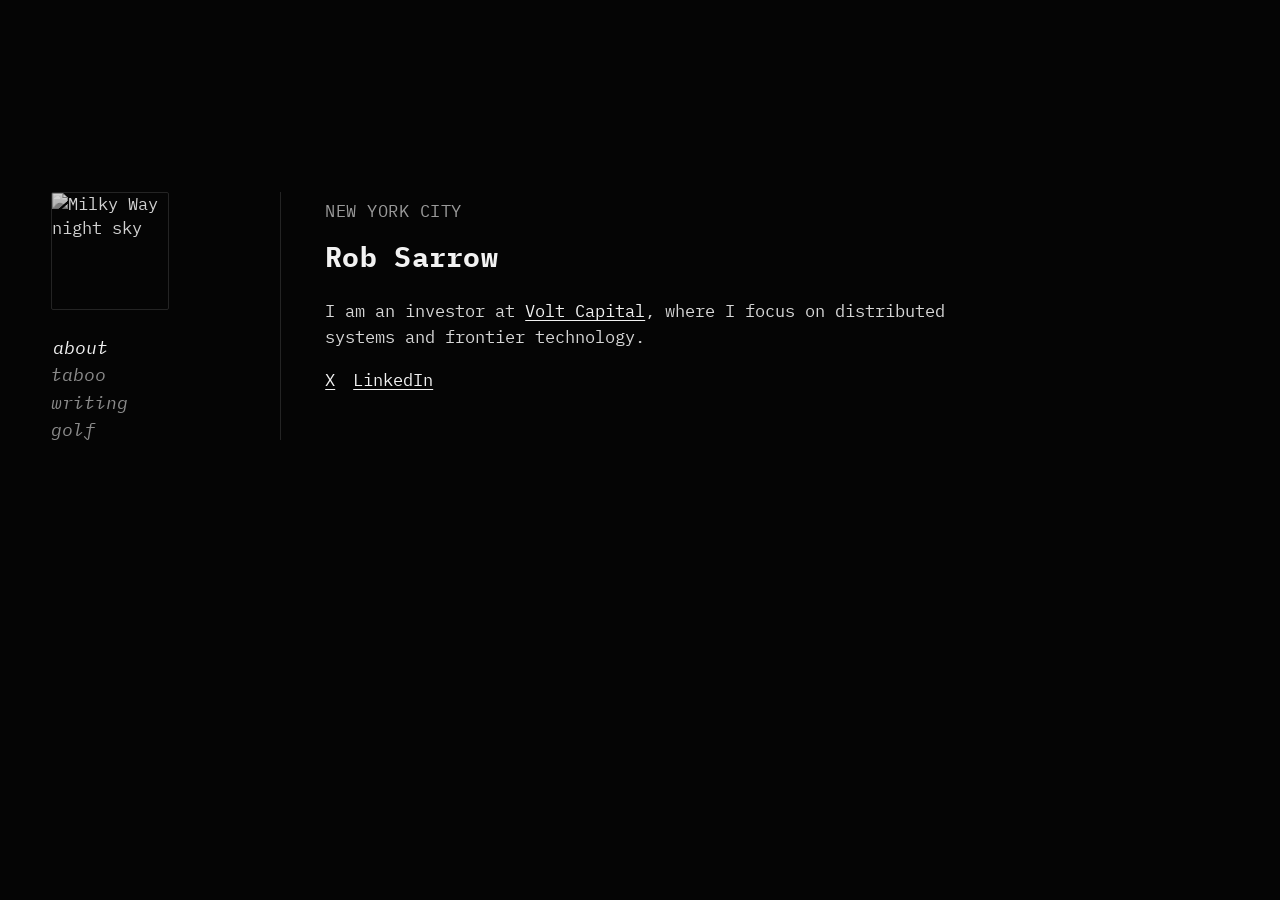
==== index.html @ c811eb2f "Rename courses menu and heading to golf" ====
<!doctype html>
<html lang="en">
  <head>
    <meta charset="UTF-8" />
    <meta name="viewport" content="width=device-width, initial-scale=1.0" />
    <title>Rob Sarrow</title>
    <meta
      name="description"
      content="Rob Sarrow is an investor at Volt Capital focused on distributed systems and frontier technology."
    />
    <link rel="icon" type="image/svg+xml" href="favicon.svg?v=2" />
    <link rel="preconnect" href="https://fonts.googleapis.com" />
    <link rel="preconnect" href="https://fonts.gstatic.com" crossorigin />
    <link
      href="https://fonts.googleapis.com/css2?family=IBM+Plex+Mono:wght@400;500;700&display=swap"
      rel="stylesheet"
    />
    <link rel="stylesheet" href="styles.css?v=22" />
  </head>
  <body>
    <div class="layout">
      <aside class="sidebar">
        <figure class="portrait">
          <img
            src="https://images.unsplash.com/photo-1462331940025-496dfbfc7564?auto=format&fit=crop&w=640&q=80"
            alt="Milky Way night sky"
            loading="eager"
          />
        </figure>
        <nav class="toc" aria-label="Site navigation">
          <a href="index.html" class="toc-link active"><span class="nav-full">about</span><span class="nav-short">about</span></a>
          <a href="beyond-taboo.html" class="toc-link"><span class="nav-full">taboo</span><span class="nav-short">taboo</span></a>
          <a href="writing.html" class="toc-link"><span class="nav-full">writing</span><span class="nav-short">writing</span></a>
          <a href="courses.html" class="toc-link"><span class="nav-full">golf</span><span class="nav-short">golf</span></a>
        </nav>
      </aside>

      <main class="content">
        <section class="bio section section-last">
          <p class="label">New York City</p>
          <h1>Rob Sarrow</h1>
          <p>
            I am an investor at <a href="https://volt.capital/">Volt Capital</a>, where
            I focus on distributed systems and frontier technology.
          </p>
          <div class="row-links about-contact">
            <a href="https://x.com/rsarrow">X</a>
            <a href="https://www.linkedin.com/in/robertsarrow">LinkedIn</a>
          </div>
        </section>
      </main>
    </div>
  </body>
</html>
---- styles.css ----
:root {
  --bg: #050505;
  --text: #f2f2f2;
  --muted: #9a9a9a;
  --line: #242424;
  --section-title-size: clamp(1.2rem, calc(0.95vw + 8px), 1.45rem);
  --section-body-size: clamp(1.06rem, calc(0.72vw + 7px), 1.22rem);
}

* {
  box-sizing: border-box;
}

html {
  font-size: 16.5px;
}

body {
  margin: 0;
  background: var(--bg);
  color: var(--text);
  font-family: "IBM Plex Mono", monospace;
  line-height: 1.45;
}

.layout {
  width: min(1180px, 92vw);
  margin: 0 auto;
  min-height: 100svh;
  display: grid;
  grid-template-columns: 230px minmax(0, 1fr);
  column-gap: 44px;
  padding: 192px 0 96px;
  align-content: start;
  align-items: start;
}

.sidebar {
  position: sticky;
  top: 52px;
  align-self: start;
  border-right: 1px solid var(--line);
  padding-right: 26px;
}

.portrait {
  width: 118px;
  height: 118px;
  border-radius: 2px;
  margin: 0 0 28px;
  overflow: hidden;
  border: 1px solid var(--line);
}

.portrait img {
  width: 100%;
  height: 100%;
  object-fit: cover;
  object-position: center center;
  display: block;
  filter: grayscale(100%) contrast(112%) brightness(82%);
}

.toc {
  display: grid;
  gap: 8px;
}

.toc-link {
  color: var(--muted);
  text-decoration: none;
  text-transform: lowercase;
  font-style: italic;
  font-size: 1.12rem;
  line-height: 1.05;
  opacity: 0.9;
  transition: color 160ms ease, transform 160ms ease, opacity 160ms ease;
}

.nav-full {
  display: inline;
}

.nav-short {
  display: none;
}

.toc-link:hover,
.toc-link.active {
  color: var(--text);
  opacity: 1;
  transform: translateX(2px);
}

.content {
  max-width: 920px;
}

.bio {
  padding: 4px 0 24px;
  margin-bottom: 24px;
}

.section {
  padding: 6px 0 42px;
  border-bottom: 1px solid var(--line);
  margin-bottom: 24px;
}

.section:last-child,
.section-last {
  border-bottom: none;
  margin-bottom: 0;
  padding-bottom: 0;
}

.label {
  margin: 0 0 14px;
  color: var(--muted);
  letter-spacing: 0.03em;
  text-transform: uppercase;
  font-size: var(--section-body-size);
}

h1,
h2 {
  margin: 0 0 20px;
  font-weight: 700;
}

h1 {
  font-size: clamp(1.58rem, 2.2vw, 2.2rem);
  letter-spacing: 0.01em;
}

h2 {
  font-size: var(--section-title-size);
}

p,
.links a,
.course-name,
.course-meta,
.text-link,
.row-links a {
  font-size: var(--section-body-size);
}

p {
  margin: 0 0 18px;
  color: #d7d7d7;
  max-width: 68ch;
}

.about-contact {
  margin-top: 8px;
}

a {
  color: var(--text);
  text-decoration: underline;
  text-decoration-thickness: 1px;
  text-underline-offset: 3px;
}

a:hover {
  color: #fff;
}

.links {
  margin: 0;
  padding: 0;
  list-style: none;
  display: grid;
  gap: 12px;
}

.writing-note {
  display: block;
  margin-top: 4px;
  font-size: 0.88rem;
  font-style: italic;
  color: var(--muted);
}

.courses {
  margin: 0;
  padding: 0;
  list-style: none;
}

.course-intro {
  margin: -6px 0 16px;
  color: var(--muted);
  max-width: 70ch;
}

.courses li {
  display: grid;
  grid-template-columns: 26px minmax(0, 1fr) auto;
  align-items: center;
  column-gap: 14px;
  padding: 12px 0;
  border-bottom: 1px solid var(--line);
}

.courses.no-flags li {
  grid-template-columns: 26px minmax(0, 1fr);
}

.courses li:last-child {
  border-bottom: none;
}

.course-rank {
  color: var(--muted);
  font-size: 0.9rem;
  letter-spacing: 0.06em;
  font-style: italic;
}

.course-rank::after {
  content: ".";
}

.course-details {
  min-width: 0;
}

.course-name {
  display: block;
  color: #ececec;
}

.course-meta {
  margin: 4px 0 0;
  color: var(--muted);
}

.course-flags {
  display: inline-flex;
  gap: 3px;
  font-size: 0.88rem;
  line-height: 1;
  justify-self: end;
}

.flag {
  color: #0f0f0f;
  -webkit-text-stroke: 0.45px #2b2b2b;
}

.flag.active {
  color: #c9ad67;
  -webkit-text-stroke: 0;
}

.row-links {
  display: flex;
  flex-direction: row;
  flex-wrap: wrap;
  align-items: center;
  gap: 18px;
}

@media (max-width: 980px) {
  .layout {
    grid-template-columns: 1fr;
    row-gap: 12px;
    min-height: auto;
    padding: 20px 0 24px;
    align-items: start;
  }

  .sidebar {
    position: static;
    display: flex;
    flex-direction: column;
    align-items: flex-start;
    justify-content: flex-start;
    gap: 8px;
    background: var(--bg);
    border-right: none;
    border-bottom: none;
    padding-right: 0;
    padding-bottom: 8px;
    width: 100%;
    max-width: none;
    margin: 0;
  }

  .portrait {
    width: 94px;
    height: 94px;
    margin-bottom: 2px;
    flex-shrink: 0;
  }

  .toc {
    display: flex;
    flex-direction: column;
    row-gap: 6px;
    justify-content: flex-start;
    padding-top: 0;
  }

  .toc-link {
    text-transform: lowercase;
    font-size: 1rem;
    line-height: 1.08;
    padding: 2px 0;
    min-height: 0;
    display: inline-block;
  }

  .nav-full {
    display: none;
  }

  .nav-short {
    display: inline;
  }

  .bio {
    text-align: left;
  }

  .bio p {
    margin-left: 0;
    margin-right: 0;
  }

  .about-contact {
    justify-content: flex-start;
  }

  .section {
    padding-bottom: 34px;
  }
}

@media (max-width: 700px) {
  .courses li {
    grid-template-columns: 24px minmax(0, 1fr);
    row-gap: 4px;
    align-items: start;
  }

  .course-flags {
    grid-column: 2;
    justify-self: start;
    margin-top: 2px;
  }

  .row-links {
    gap: 14px;
  }
}
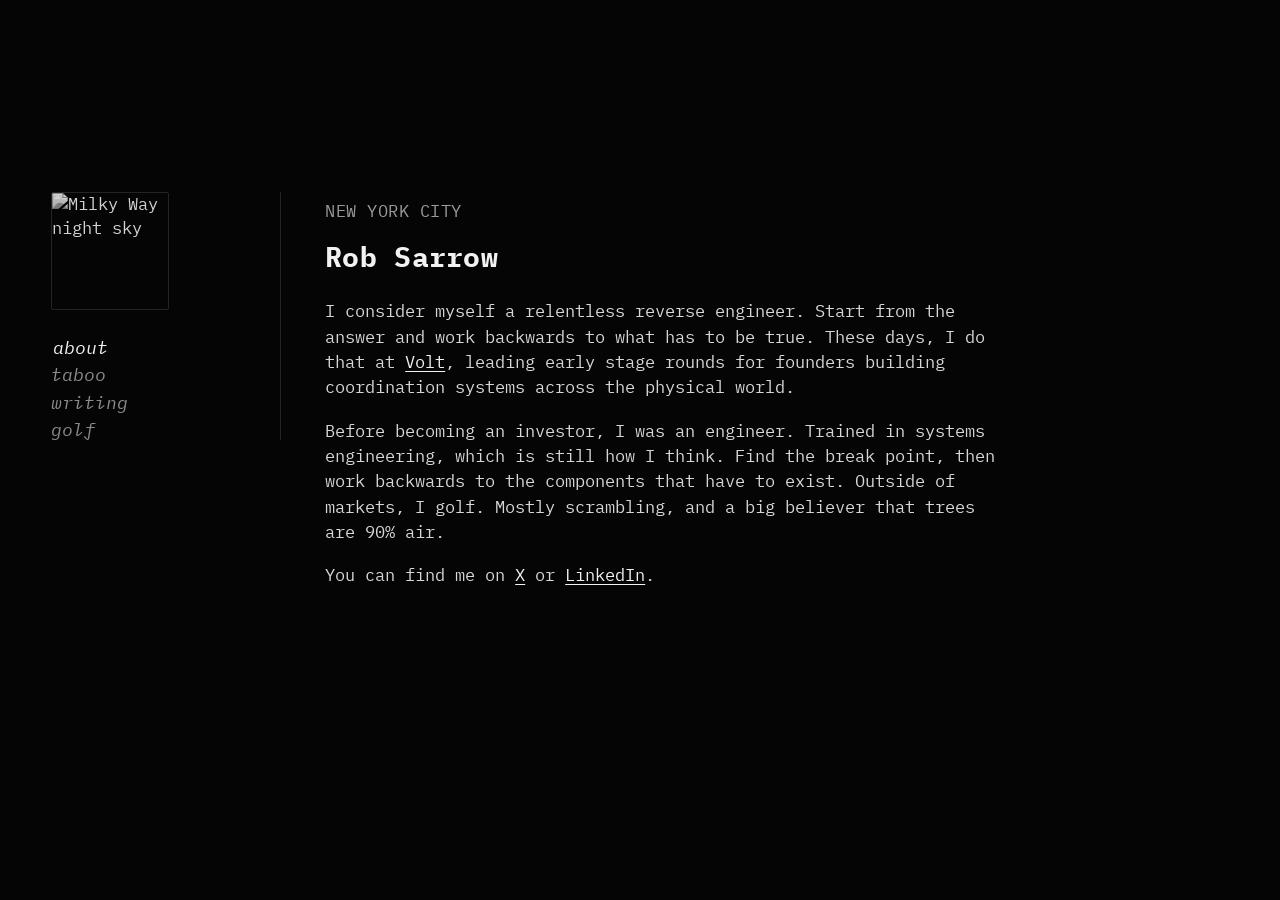
==== commit 9b982ffc: "Update about page bio" ====
--- a/index.html
+++ b/index.html
@@ -6,7 +6,7 @@
     <title>Rob Sarrow</title>
     <meta
       name="description"
-      content="Rob Sarrow is an investor at Volt Capital focused on distributed systems and frontier technology."
+      content="Rob Sarrow is an investor at Volt, leading early stage rounds for founders building coordination systems across the physical world."
     />
     <link rel="icon" type="image/svg+xml" href="favicon.svg?v=2" />
     <link rel="preconnect" href="https://fonts.googleapis.com" />
@@ -40,13 +40,21 @@
           <p class="label">New York City</p>
           <h1>Rob Sarrow</h1>
           <p>
-            I am an investor at <a href="https://volt.capital/">Volt Capital</a>, where
-            I focus on distributed systems and frontier technology.
+            I consider myself a relentless reverse engineer. Start from the answer and
+            work backwards to what has to be true. These days, I do that at
+            <a href="https://volt.capital/">Volt</a>, leading early stage rounds for
+            founders building coordination systems across the physical world.
           </p>
-          <div class="row-links about-contact">
-            <a href="https://x.com/rsarrow">X</a>
-            <a href="https://www.linkedin.com/in/robertsarrow">LinkedIn</a>
-          </div>
+          <p>
+            Before becoming an investor, I was an engineer. Trained in systems
+            engineering, which is still how I think. Find the break point, then work
+            backwards to the components that have to exist. Outside of markets, I golf.
+            Mostly scrambling, and a big believer that trees are 90% air.
+          </p>
+          <p>
+            You can find me on <a href="https://x.com/rsarrow">X</a> or
+            <a href="https://www.linkedin.com/in/robertsarrow">LinkedIn</a>.
+          </p>
         </section>
       </main>
     </div>
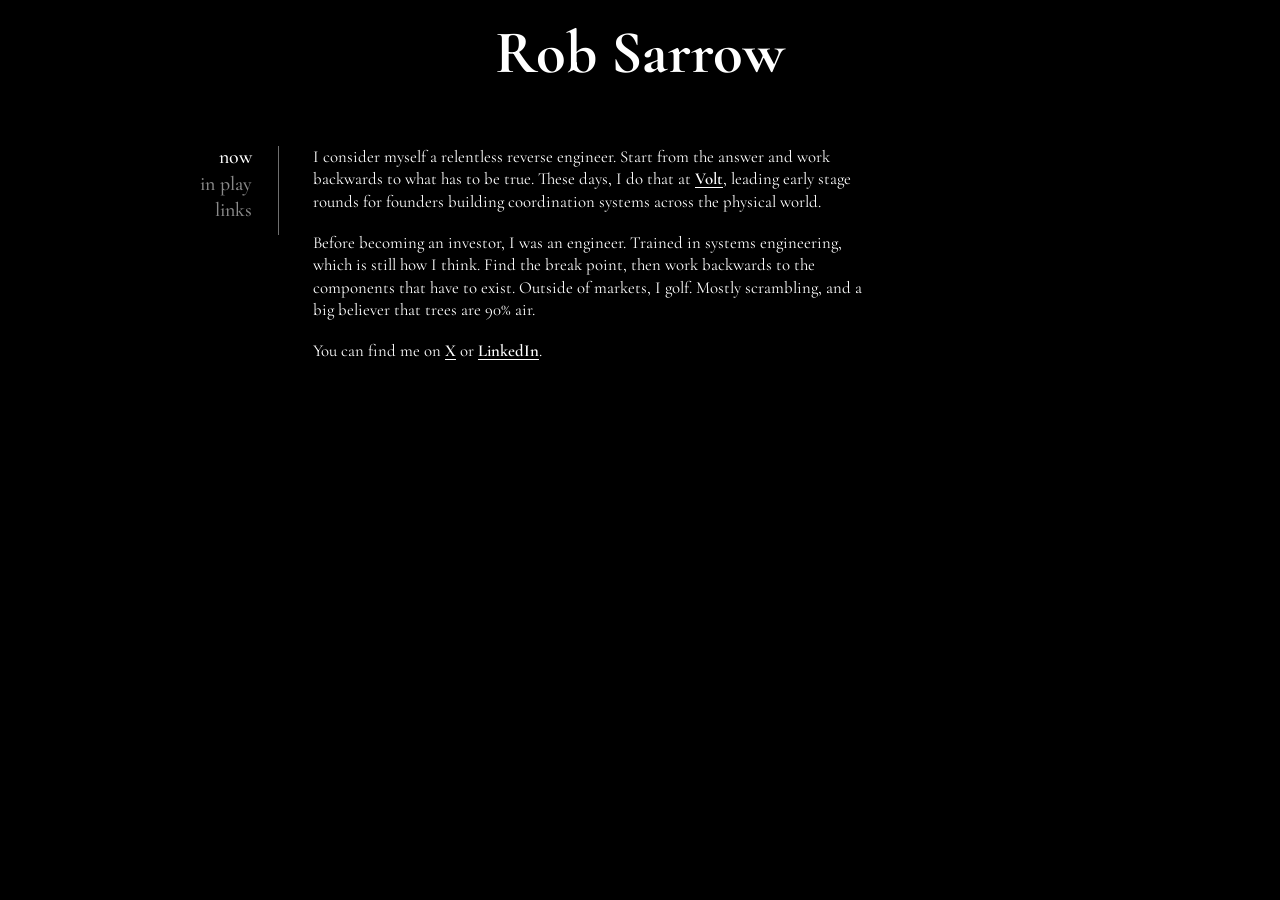
==== commit a7a9a866: "Update site structure and styling" ====
--- a/index.html
+++ b/index.html
@@ -12,33 +12,26 @@
     <link rel="preconnect" href="https://fonts.googleapis.com" />
     <link rel="preconnect" href="https://fonts.gstatic.com" crossorigin />
     <link
-      href="https://fonts.googleapis.com/css2?family=IBM+Plex+Mono:wght@400;500;700&display=swap"
+      href="https://fonts.googleapis.com/css2?family=Cormorant+Garamond:wght@400;500;600;700&display=swap"
       rel="stylesheet"
     />
-    <link rel="stylesheet" href="styles.css?v=22" />
+    <link rel="stylesheet" href="styles.css?v=27" />
   </head>
   <body>
+    <header class="site-header">
+      <a href="index.html">Rob Sarrow</a>
+    </header>
     <div class="layout">
       <aside class="sidebar">
-        <figure class="portrait">
-          <img
-            src="https://images.unsplash.com/photo-1462331940025-496dfbfc7564?auto=format&fit=crop&w=640&q=80"
-            alt="Milky Way night sky"
-            loading="eager"
-          />
-        </figure>
         <nav class="toc" aria-label="Site navigation">
-          <a href="index.html" class="toc-link active"><span class="nav-full">about</span><span class="nav-short">about</span></a>
-          <a href="beyond-taboo.html" class="toc-link"><span class="nav-full">taboo</span><span class="nav-short">taboo</span></a>
-          <a href="writing.html" class="toc-link"><span class="nav-full">writing</span><span class="nav-short">writing</span></a>
-          <a href="courses.html" class="toc-link"><span class="nav-full">golf</span><span class="nav-short">golf</span></a>
+          <a href="index.html" class="toc-link active"><span class="nav-full">now</span><span class="nav-short">now</span></a>
+          <a href="in-play.html" class="toc-link"><span class="nav-full">in play</span><span class="nav-short">in play</span></a>
+          <a href="courses.html" class="toc-link"><span class="nav-full">links</span><span class="nav-short">links</span></a>
         </nav>
       </aside>
 
       <main class="content">
         <section class="bio section section-last">
-          <p class="label">New York City</p>
-          <h1>Rob Sarrow</h1>
           <p>
             I consider myself a relentless reverse engineer. Start from the answer and
             work backwards to what has to be true. These days, I do that at
--- a/styles.css
+++ b/styles.css
@@ -1,10 +1,10 @@
 :root {
-  --bg: #050505;
-  --text: #f2f2f2;
-  --muted: #9a9a9a;
-  --line: #242424;
-  --section-title-size: clamp(1.2rem, calc(0.95vw + 8px), 1.45rem);
-  --section-body-size: clamp(1.06rem, calc(0.72vw + 7px), 1.22rem);
+  --bg: #000;
+  --text: #fff;
+  --muted: #8a8a8a;
+  --line: #6f6f6f;
+  --body-size: clamp(1.05rem, 1.28vw, 1.32rem);
+  --nav-size: clamp(1.18rem, 1.55vw, 1.55rem);
 }
 
 * {
@@ -12,69 +12,73 @@
 }
 
 html {
-  font-size: 16.5px;
+  font-size: 16px;
 }
 
 body {
   margin: 0;
+  min-height: 100svh;
   background: var(--bg);
   color: var(--text);
-  font-family: "IBM Plex Mono", monospace;
-  line-height: 1.45;
+  font-family: "Cormorant Garamond", Georgia, serif;
+  line-height: 1.34;
+  text-rendering: optimizeLegibility;
+}
+
+.site-header {
+  width: min(1280px, 92vw);
+  margin: 0 auto;
+  padding: 24px 0 64px;
+  text-align: center;
+}
+
+.site-header a {
+  color: var(--text);
+  font-size: clamp(2.65rem, 4.75vw, 4rem);
+  font-weight: 700;
+  line-height: 0.95;
+  text-decoration: none;
 }
 
 .layout {
-  width: min(1180px, 92vw);
+  width: min(1240px, 88vw);
   margin: 0 auto;
-  min-height: 100svh;
-  display: grid;
-  grid-template-columns: 230px minmax(0, 1fr);
-  column-gap: 44px;
-  padding: 192px 0 96px;
-  align-content: start;
+  display: grid;
+  grid-template-columns: 132px minmax(0, 820px);
+  justify-content: center;
+  column-gap: 34px;
+  padding-bottom: 96px;
   align-items: start;
 }
 
 .sidebar {
   position: sticky;
-  top: 52px;
+  top: 38px;
   align-self: start;
   border-right: 1px solid var(--line);
-  padding-right: 26px;
-}
-
-.portrait {
-  width: 118px;
-  height: 118px;
-  border-radius: 2px;
-  margin: 0 0 28px;
-  overflow: hidden;
-  border: 1px solid var(--line);
-}
-
-.portrait img {
-  width: 100%;
-  height: 100%;
-  object-fit: cover;
-  object-position: center center;
-  display: block;
-  filter: grayscale(100%) contrast(112%) brightness(82%);
+  padding: 2px 26px 14px 0;
 }
 
 .toc {
   display: grid;
-  gap: 8px;
+  gap: 7px;
+  justify-items: end;
 }
 
 .toc-link {
   color: var(--muted);
+  display: block;
+  font-size: var(--nav-size);
+  font-weight: 500;
+  line-height: 1;
+  text-align: right;
   text-decoration: none;
-  text-transform: lowercase;
-  font-style: italic;
-  font-size: 1.12rem;
-  line-height: 1.05;
-  opacity: 0.9;
-  transition: color 160ms ease, transform 160ms ease, opacity 160ms ease;
+  transition: color 160ms ease;
+}
+
+.toc-link:hover,
+.toc-link.active {
+  color: var(--text);
 }
 
 .nav-full {
@@ -85,86 +89,38 @@
   display: none;
 }
 
-.toc-link:hover,
-.toc-link.active {
-  color: var(--text);
-  opacity: 1;
-  transform: translateX(2px);
-}
-
 .content {
-  max-width: 920px;
-}
-
+  max-width: 820px;
+}
+
+.section,
 .bio {
-  padding: 4px 0 24px;
-  margin-bottom: 24px;
-}
-
-.section {
-  padding: 6px 0 42px;
-  border-bottom: 1px solid var(--line);
-  margin-bottom: 24px;
-}
-
-.section:last-child,
-.section-last {
-  border-bottom: none;
-  margin-bottom: 0;
-  padding-bottom: 0;
-}
-
-.label {
-  margin: 0 0 14px;
-  color: var(--muted);
-  letter-spacing: 0.03em;
-  text-transform: uppercase;
-  font-size: var(--section-body-size);
-}
-
-h1,
-h2 {
-  margin: 0 0 20px;
-  font-weight: 700;
-}
-
-h1 {
-  font-size: clamp(1.58rem, 2.2vw, 2.2rem);
-  letter-spacing: 0.01em;
-}
-
-h2 {
-  font-size: var(--section-title-size);
+  margin: 0;
+  padding: 0;
 }
 
 p,
 .links a,
 .course-name,
-.course-meta,
-.text-link,
-.row-links a {
-  font-size: var(--section-body-size);
+.text-link {
+  font-size: var(--body-size);
 }
 
 p {
-  margin: 0 0 18px;
-  color: #d7d7d7;
-  max-width: 68ch;
-}
-
-.about-contact {
-  margin-top: 8px;
+  margin: 0 0 1.15rem;
+  max-width: 70ch;
 }
 
 a {
   color: var(--text);
+  font-weight: 600;
   text-decoration: underline;
   text-decoration-thickness: 1px;
   text-underline-offset: 3px;
 }
 
 a:hover {
-  color: #fff;
+  color: var(--muted);
 }
 
 .links {
@@ -172,51 +128,34 @@
   padding: 0;
   list-style: none;
   display: grid;
-  gap: 12px;
-}
-
-.writing-note {
-  display: block;
-  margin-top: 4px;
-  font-size: 0.88rem;
-  font-style: italic;
-  color: var(--muted);
+  gap: 0.75rem;
+}
+
+.course-intro {
+  margin: 0 0 1rem;
+  color: var(--text);
 }
 
 .courses {
   margin: 0;
   padding: 0;
   list-style: none;
-}
-
-.course-intro {
-  margin: -6px 0 16px;
-  color: var(--muted);
-  max-width: 70ch;
+  display: grid;
+  gap: 0.26rem;
 }
 
 .courses li {
   display: grid;
-  grid-template-columns: 26px minmax(0, 1fr) auto;
-  align-items: center;
-  column-gap: 14px;
-  padding: 12px 0;
-  border-bottom: 1px solid var(--line);
-}
-
-.courses.no-flags li {
-  grid-template-columns: 26px minmax(0, 1fr);
-}
-
-.courses li:last-child {
-  border-bottom: none;
+  grid-template-columns: 2rem minmax(0, 1fr);
+  align-items: baseline;
+  column-gap: 0.7rem;
 }
 
 .course-rank {
   color: var(--muted);
-  font-size: 0.9rem;
-  letter-spacing: 0.06em;
-  font-style: italic;
+  font-size: 0.88rem;
+  font-variant-numeric: tabular-nums;
+  line-height: 1;
 }
 
 .course-rank::after {
@@ -228,131 +167,49 @@
 }
 
 .course-name {
-  display: block;
-  color: #ececec;
-}
-
-.course-meta {
-  margin: 4px 0 0;
-  color: var(--muted);
-}
-
-.course-flags {
-  display: inline-flex;
-  gap: 3px;
-  font-size: 0.88rem;
-  line-height: 1;
-  justify-self: end;
-}
-
-.flag {
-  color: #0f0f0f;
-  -webkit-text-stroke: 0.45px #2b2b2b;
-}
-
-.flag.active {
-  color: #c9ad67;
-  -webkit-text-stroke: 0;
-}
-
-.row-links {
-  display: flex;
-  flex-direction: row;
-  flex-wrap: wrap;
-  align-items: center;
-  gap: 18px;
-}
-
-@media (max-width: 980px) {
+  color: var(--text);
+}
+
+@media (max-width: 860px) {
+  .site-header {
+    padding: 22px 0 34px;
+  }
+
   .layout {
+    width: min(680px, 88vw);
     grid-template-columns: 1fr;
-    row-gap: 12px;
-    min-height: auto;
-    padding: 20px 0 24px;
-    align-items: start;
+    row-gap: 22px;
+    justify-content: start;
+    padding-bottom: 64px;
   }
 
   .sidebar {
     position: static;
-    display: flex;
-    flex-direction: column;
-    align-items: flex-start;
-    justify-content: flex-start;
-    gap: 8px;
-    background: var(--bg);
     border-right: none;
-    border-bottom: none;
-    padding-right: 0;
-    padding-bottom: 8px;
-    width: 100%;
-    max-width: none;
-    margin: 0;
-  }
-
-  .portrait {
-    width: 94px;
-    height: 94px;
-    margin-bottom: 2px;
-    flex-shrink: 0;
+    padding: 0;
   }
 
   .toc {
     display: flex;
-    flex-direction: column;
-    row-gap: 6px;
-    justify-content: flex-start;
-    padding-top: 0;
+    flex-wrap: wrap;
+    gap: 0.55rem 0.95rem;
+    justify-items: start;
   }
 
   .toc-link {
-    text-transform: lowercase;
-    font-size: 1rem;
-    line-height: 1.08;
-    padding: 2px 0;
-    min-height: 0;
-    display: inline-block;
-  }
-
-  .nav-full {
-    display: none;
-  }
-
-  .nav-short {
-    display: inline;
-  }
-
-  .bio {
+    font-size: clamp(1.08rem, 5vw, 1.35rem);
     text-align: left;
   }
 
-  .bio p {
-    margin-left: 0;
-    margin-right: 0;
-  }
-
-  .about-contact {
-    justify-content: flex-start;
-  }
-
-  .section {
-    padding-bottom: 34px;
-  }
-}
-
-@media (max-width: 700px) {
-  .courses li {
-    grid-template-columns: 24px minmax(0, 1fr);
-    row-gap: 4px;
-    align-items: start;
-  }
-
-  .course-flags {
-    grid-column: 2;
-    justify-self: start;
-    margin-top: 2px;
-  }
-
-  .row-links {
-    gap: 14px;
-  }
-}
+  p {
+    max-width: 100%;
+  }
+}
+
+@media (max-width: 520px) {
+  p,
+  .course-name,
+  .text-link {
+    font-size: 1.05rem;
+  }
+}
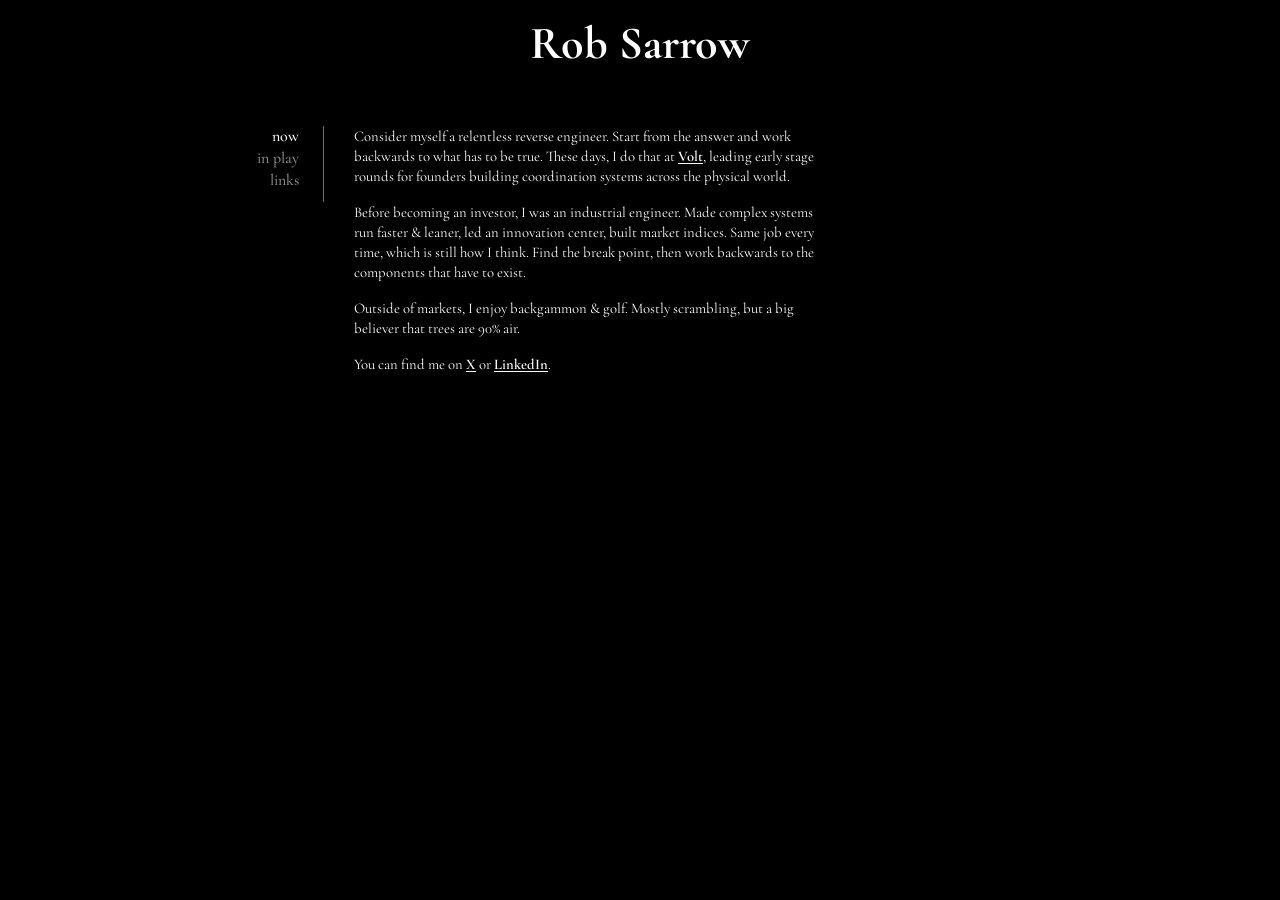
==== commit ca549226: "Refine typography and now copy" ====
--- a/index.html
+++ b/index.html
@@ -6,7 +6,7 @@
     <title>Rob Sarrow</title>
     <meta
       name="description"
-      content="Rob Sarrow is an investor at Volt, leading early stage rounds for founders building coordination systems across the physical world."
+      content="Rob Sarrow is an investor at Volt and a relentless reverse engineer of coordination systems."
     />
     <link rel="icon" type="image/svg+xml" href="favicon.svg?v=2" />
     <link rel="preconnect" href="https://fonts.googleapis.com" />
@@ -15,7 +15,7 @@
       href="https://fonts.googleapis.com/css2?family=Cormorant+Garamond:wght@400;500;600;700&display=swap"
       rel="stylesheet"
     />
-    <link rel="stylesheet" href="styles.css?v=27" />
+    <link rel="stylesheet" href="styles.css?v=28" />
   </head>
   <body>
     <header class="site-header">
@@ -33,16 +33,20 @@
       <main class="content">
         <section class="bio section section-last">
           <p>
-            I consider myself a relentless reverse engineer. Start from the answer and
+            Consider myself a relentless reverse engineer. Start from the answer and
             work backwards to what has to be true. These days, I do that at
             <a href="https://volt.capital/">Volt</a>, leading early stage rounds for
             founders building coordination systems across the physical world.
           </p>
           <p>
-            Before becoming an investor, I was an engineer. Trained in systems
-            engineering, which is still how I think. Find the break point, then work
-            backwards to the components that have to exist. Outside of markets, I golf.
-            Mostly scrambling, and a big believer that trees are 90% air.
+            Before becoming an investor, I was an industrial engineer. Made complex
+            systems run faster &amp; leaner, led an innovation center, built market
+            indices. Same job every time, which is still how I think. Find the break
+            point, then work backwards to the components that have to exist.
+          </p>
+          <p>
+            Outside of markets, I enjoy backgammon &amp; golf. Mostly scrambling, but a
+            big believer that trees are 90% air.
           </p>
           <p>
             You can find me on <a href="https://x.com/rsarrow">X</a> or
--- a/styles.css
+++ b/styles.css
@@ -3,8 +3,8 @@
   --text: #fff;
   --muted: #8a8a8a;
   --line: #6f6f6f;
-  --body-size: clamp(1.05rem, 1.28vw, 1.32rem);
-  --nav-size: clamp(1.18rem, 1.55vw, 1.55rem);
+  --body-size: clamp(0.92rem, 1.02vw, 1.06rem);
+  --nav-size: clamp(1rem, 1.22vw, 1.22rem);
 }
 
 * {
@@ -21,32 +21,32 @@
   background: var(--bg);
   color: var(--text);
   font-family: "Cormorant Garamond", Georgia, serif;
-  line-height: 1.34;
+  line-height: 1.36;
   text-rendering: optimizeLegibility;
 }
 
 .site-header {
   width: min(1280px, 92vw);
   margin: 0 auto;
-  padding: 24px 0 64px;
+  padding: 22px 0 60px;
   text-align: center;
 }
 
 .site-header a {
   color: var(--text);
-  font-size: clamp(2.65rem, 4.75vw, 4rem);
+  font-size: clamp(2.15rem, 3.6vw, 3rem);
   font-weight: 700;
   line-height: 0.95;
   text-decoration: none;
 }
 
 .layout {
-  width: min(1240px, 88vw);
+  width: min(1120px, 88vw);
   margin: 0 auto;
   display: grid;
-  grid-template-columns: 132px minmax(0, 820px);
+  grid-template-columns: 118px minmax(0, 720px);
   justify-content: center;
-  column-gap: 34px;
+  column-gap: 30px;
   padding-bottom: 96px;
   align-items: start;
 }
@@ -56,12 +56,12 @@
   top: 38px;
   align-self: start;
   border-right: 1px solid var(--line);
-  padding: 2px 26px 14px 0;
+  padding: 2px 24px 14px 0;
 }
 
 .toc {
   display: grid;
-  gap: 7px;
+  gap: 6px;
   justify-items: end;
 }
 
@@ -90,7 +90,7 @@
 }
 
 .content {
-  max-width: 820px;
+  max-width: 720px;
 }
 
 .section,
@@ -107,8 +107,8 @@
 }
 
 p {
-  margin: 0 0 1.15rem;
-  max-width: 70ch;
+  margin: 0 0 1rem;
+  max-width: 66ch;
 }
 
 a {
@@ -116,7 +116,7 @@
   font-weight: 600;
   text-decoration: underline;
   text-decoration-thickness: 1px;
-  text-underline-offset: 3px;
+  text-underline-offset: 2px;
 }
 
 a:hover {
@@ -153,7 +153,7 @@
 
 .course-rank {
   color: var(--muted);
-  font-size: 0.88rem;
+  font-size: 0.78rem;
   font-variant-numeric: tabular-nums;
   line-height: 1;
 }
@@ -172,7 +172,7 @@
 
 @media (max-width: 860px) {
   .site-header {
-    padding: 22px 0 34px;
+    padding: 20px 0 30px;
   }
 
   .layout {
@@ -197,7 +197,7 @@
   }
 
   .toc-link {
-    font-size: clamp(1.08rem, 5vw, 1.35rem);
+    font-size: clamp(0.98rem, 4.4vw, 1.22rem);
     text-align: left;
   }
 
@@ -210,6 +210,6 @@
   p,
   .course-name,
   .text-link {
-    font-size: 1.05rem;
-  }
-}
+    font-size: 0.96rem;
+  }
+}
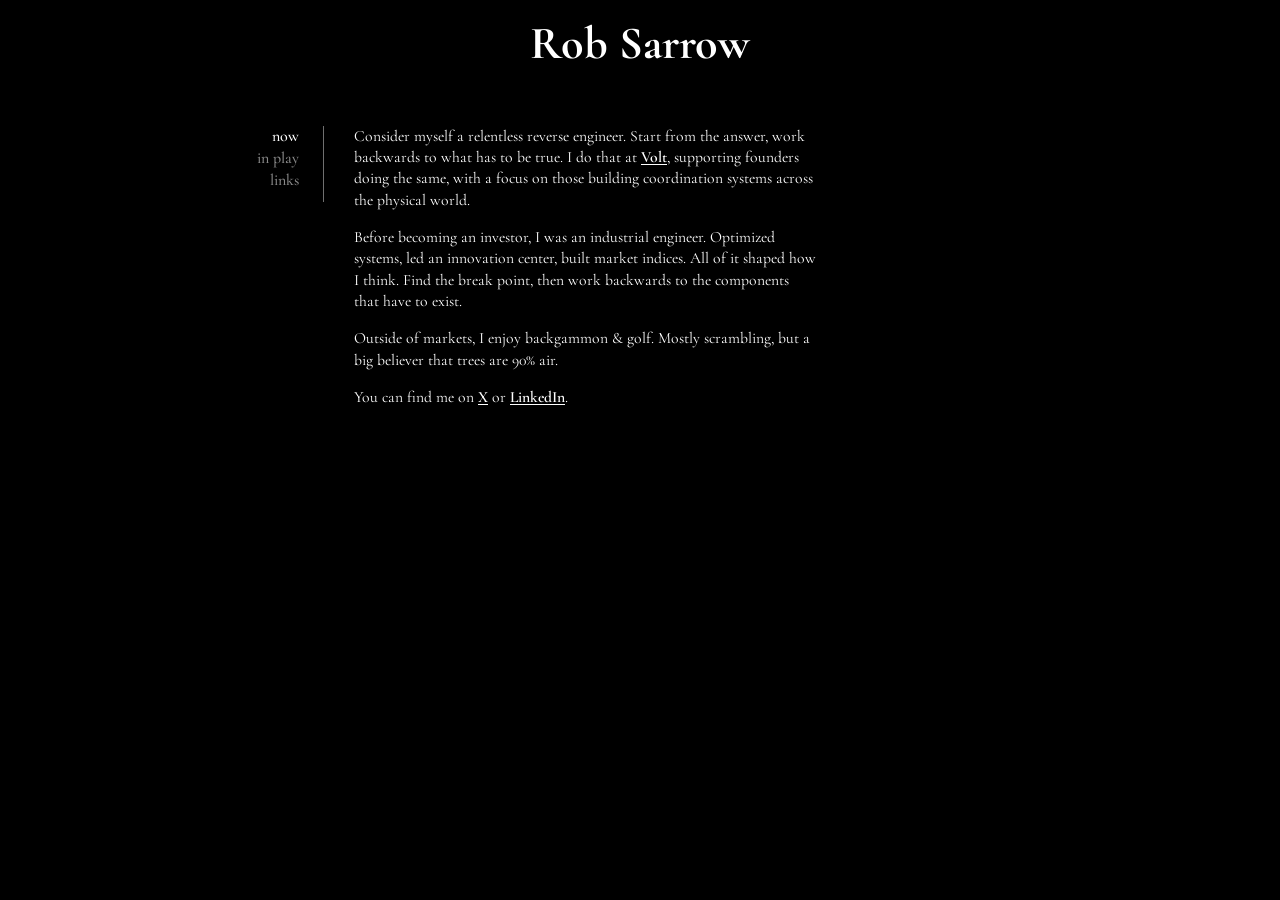
==== commit 029eda07: "Update site copy and type scale" ====
--- a/index.html
+++ b/index.html
@@ -15,7 +15,7 @@
       href="https://fonts.googleapis.com/css2?family=Cormorant+Garamond:wght@400;500;600;700&display=swap"
       rel="stylesheet"
     />
-    <link rel="stylesheet" href="styles.css?v=28" />
+    <link rel="stylesheet" href="styles.css?v=29" />
   </head>
   <body>
     <header class="site-header">
@@ -33,16 +33,17 @@
       <main class="content">
         <section class="bio section section-last">
           <p>
-            Consider myself a relentless reverse engineer. Start from the answer and
-            work backwards to what has to be true. These days, I do that at
-            <a href="https://volt.capital/">Volt</a>, leading early stage rounds for
-            founders building coordination systems across the physical world.
+            Consider myself a relentless reverse engineer. Start from the answer, work
+            backwards to what has to be true. I do that at
+            <a href="https://volt.capital/">Volt</a>, supporting founders doing the
+            same, with a focus on those building coordination systems across the
+            physical world.
           </p>
           <p>
-            Before becoming an investor, I was an industrial engineer. Made complex
-            systems run faster &amp; leaner, led an innovation center, built market
-            indices. Same job every time, which is still how I think. Find the break
-            point, then work backwards to the components that have to exist.
+            Before becoming an investor, I was an industrial engineer. Optimized
+            systems, led an innovation center, built market indices. All of it shaped
+            how I think. Find the break point, then work backwards to the components
+            that have to exist.
           </p>
           <p>
             Outside of markets, I enjoy backgammon &amp; golf. Mostly scrambling, but a
--- a/styles.css
+++ b/styles.css
@@ -3,7 +3,7 @@
   --text: #fff;
   --muted: #8a8a8a;
   --line: #6f6f6f;
-  --body-size: clamp(0.92rem, 1.02vw, 1.06rem);
+  --body-size: clamp(0.98rem, 1.08vw, 1.12rem);
   --nav-size: clamp(1rem, 1.22vw, 1.22rem);
 }
 
@@ -210,6 +210,6 @@
   p,
   .course-name,
   .text-link {
-    font-size: 0.96rem;
-  }
-}
+    font-size: 1rem;
+  }
+}
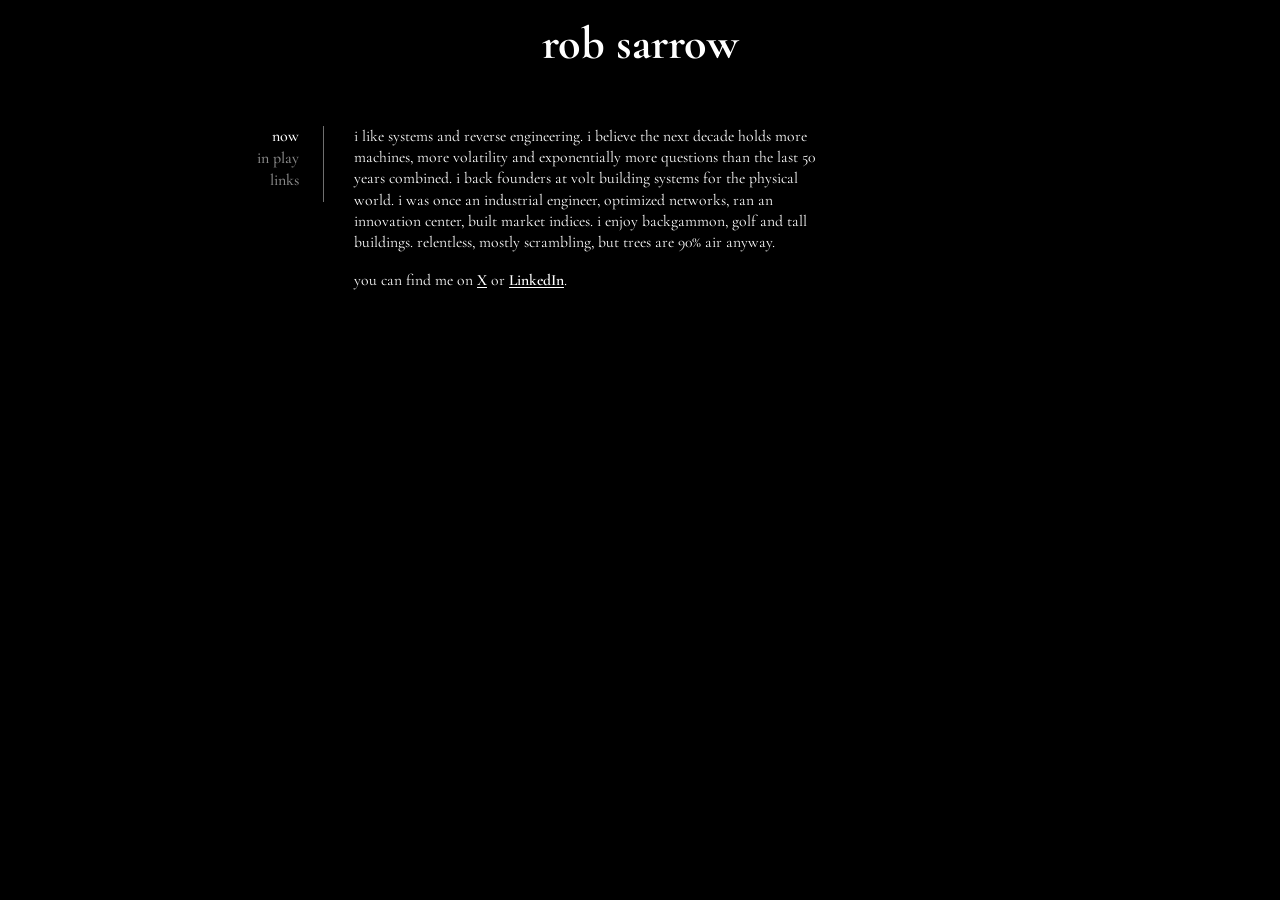
==== commit 5e4ee6af: "Lowercase visible site text" ====
--- a/index.html
+++ b/index.html
@@ -3,12 +3,12 @@
   <head>
     <meta charset="UTF-8" />
     <meta name="viewport" content="width=device-width, initial-scale=1.0" />
-    <title>Rob Sarrow</title>
+    <title>rob sarrow</title>
     <meta
       name="description"
-      content="Rob Sarrow is an investor at Volt and a relentless reverse engineer of coordination systems."
+      content="rob sarrow is an investor at volt and a relentless reverse engineer of coordination systems."
     />
-    <link rel="icon" type="image/svg+xml" href="favicon.svg?v=2" />
+    <link rel="icon" type="image/svg+xml" href="favicon.svg?v=3" />
     <link rel="preconnect" href="https://fonts.googleapis.com" />
     <link rel="preconnect" href="https://fonts.gstatic.com" crossorigin />
     <link
@@ -19,11 +19,11 @@
   </head>
   <body>
     <header class="site-header">
-      <a href="index.html">Rob Sarrow</a>
+      <a href="index.html">rob sarrow</a>
     </header>
     <div class="layout">
       <aside class="sidebar">
-        <nav class="toc" aria-label="Site navigation">
+        <nav class="toc" aria-label="site navigation">
           <a href="index.html" class="toc-link active"><span class="nav-full">now</span><span class="nav-short">now</span></a>
           <a href="in-play.html" class="toc-link"><span class="nav-full">in play</span><span class="nav-short">in play</span></a>
           <a href="courses.html" class="toc-link"><span class="nav-full">links</span><span class="nav-short">links</span></a>
@@ -33,24 +33,16 @@
       <main class="content">
         <section class="bio section section-last">
           <p>
-            Consider myself a relentless reverse engineer. Start from the answer, work
-            backwards to what has to be true. I do that at
-            <a href="https://volt.capital/">Volt</a>, supporting founders doing the
-            same, with a focus on those building coordination systems across the
-            physical world.
+            i like systems and reverse engineering. i believe the next decade holds
+            more machines, more volatility and exponentially more questions than the
+            last 50 years combined. i back founders at volt building systems for the
+            physical world. i was once an industrial engineer, optimized networks, ran
+            an innovation center, built market indices. i enjoy backgammon, golf and
+            tall buildings. relentless, mostly scrambling, but trees are 90% air
+            anyway.
           </p>
           <p>
-            Before becoming an investor, I was an industrial engineer. Optimized
-            systems, led an innovation center, built market indices. All of it shaped
-            how I think. Find the break point, then work backwards to the components
-            that have to exist.
-          </p>
-          <p>
-            Outside of markets, I enjoy backgammon &amp; golf. Mostly scrambling, but a
-            big believer that trees are 90% air.
-          </p>
-          <p>
-            You can find me on <a href="https://x.com/rsarrow">X</a> or
+            you can find me on <a href="https://x.com/rsarrow">X</a> or
             <a href="https://www.linkedin.com/in/robertsarrow">LinkedIn</a>.
           </p>
         </section>
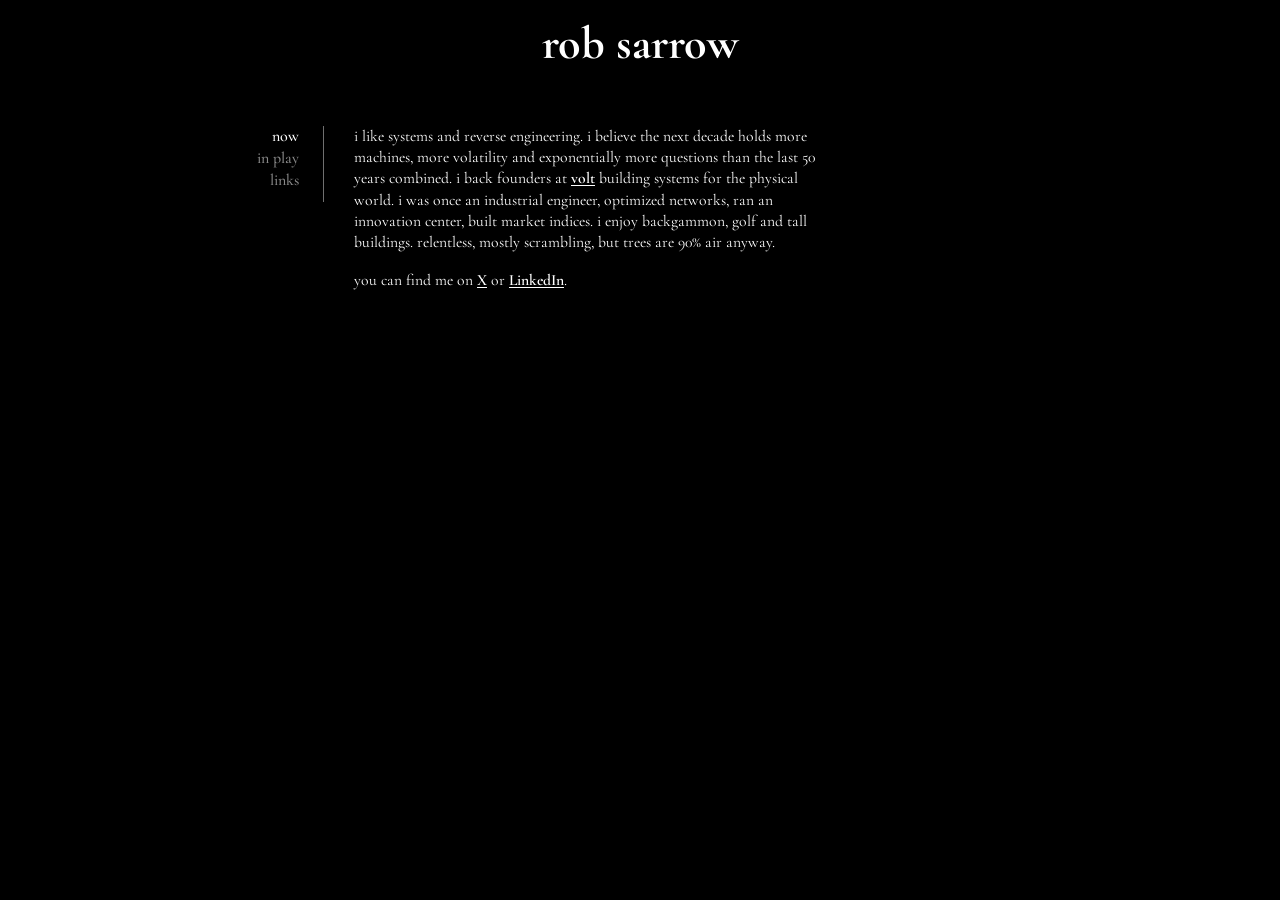
==== commit d05f1f0e: "Link volt in now copy" ====
--- a/index.html
+++ b/index.html
@@ -35,7 +35,8 @@
           <p>
             i like systems and reverse engineering. i believe the next decade holds
             more machines, more volatility and exponentially more questions than the
-            last 50 years combined. i back founders at volt building systems for the
+            last 50 years combined. i back founders at
+            <a href="https://www.volt.capital/">volt</a> building systems for the
             physical world. i was once an industrial engineer, optimized networks, ran
             an innovation center, built market indices. i enjoy backgammon, golf and
             tall buildings. relentless, mostly scrambling, but trees are 90% air
